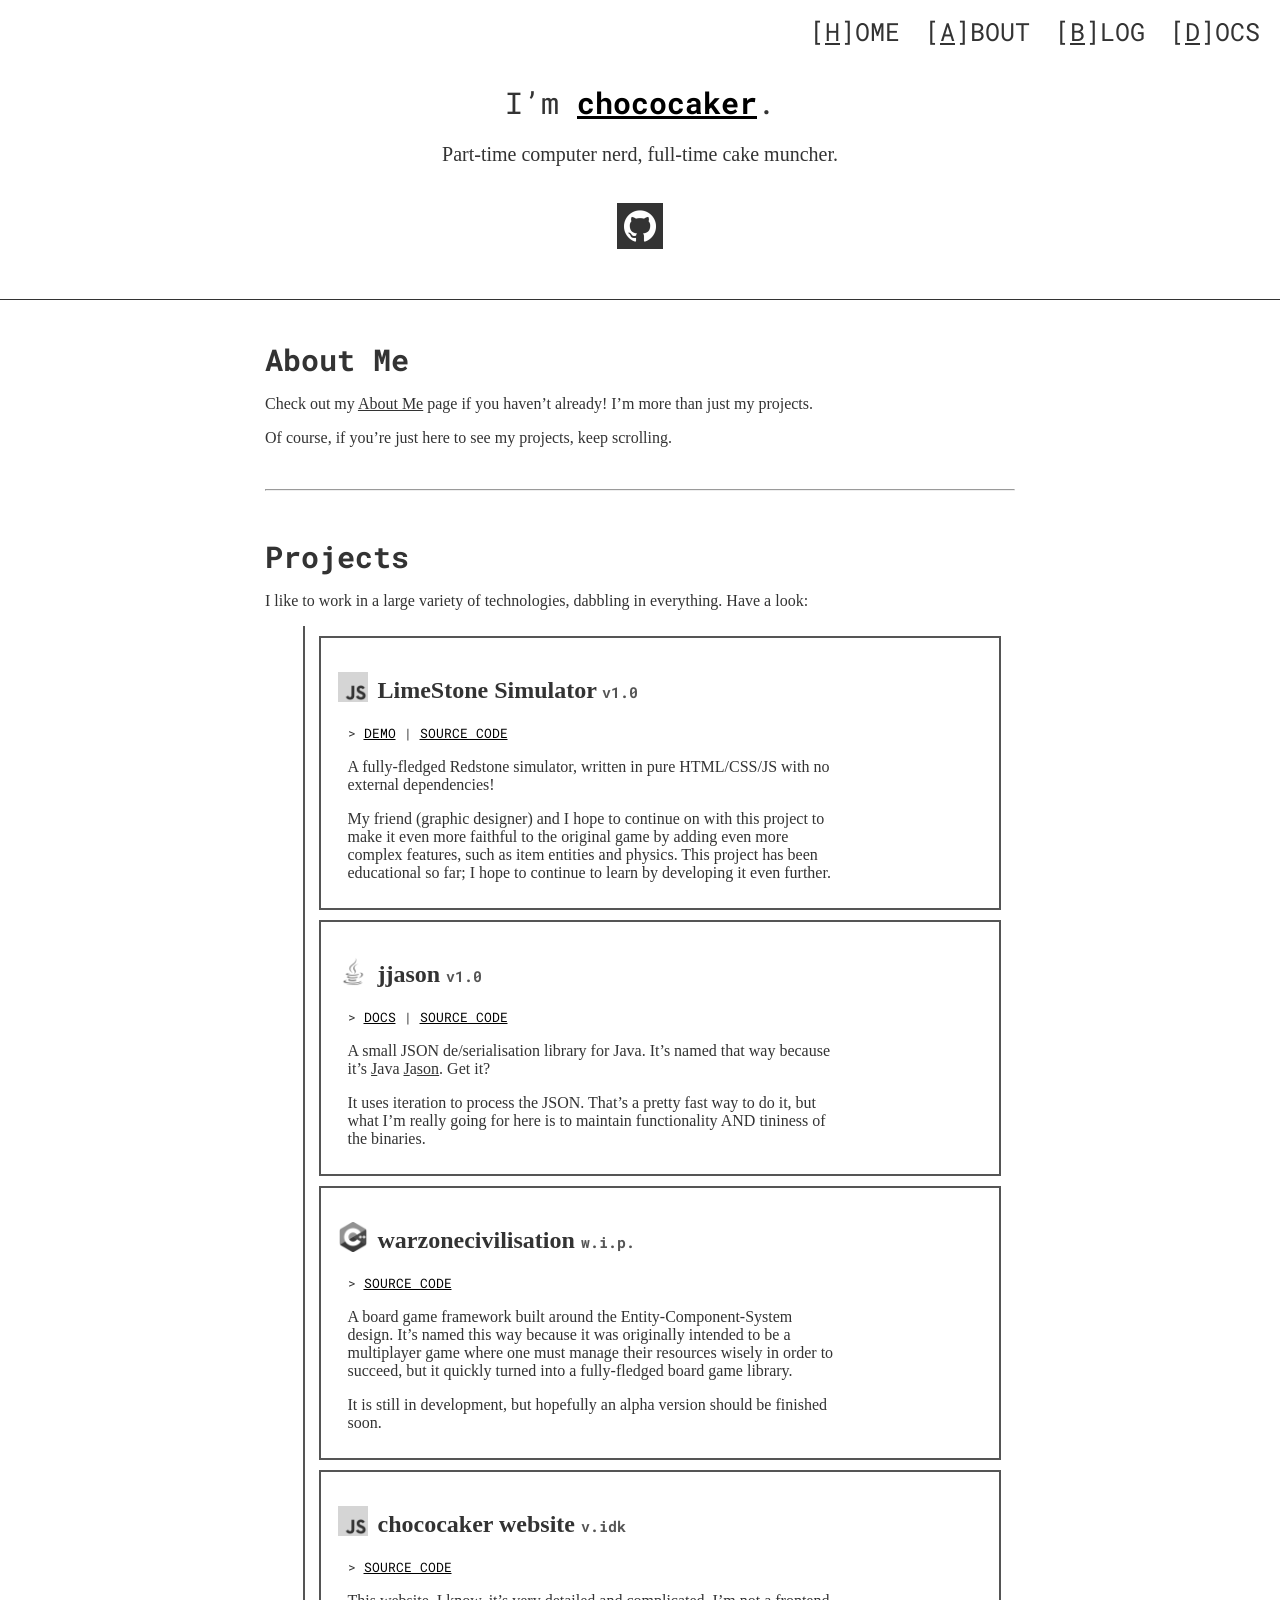
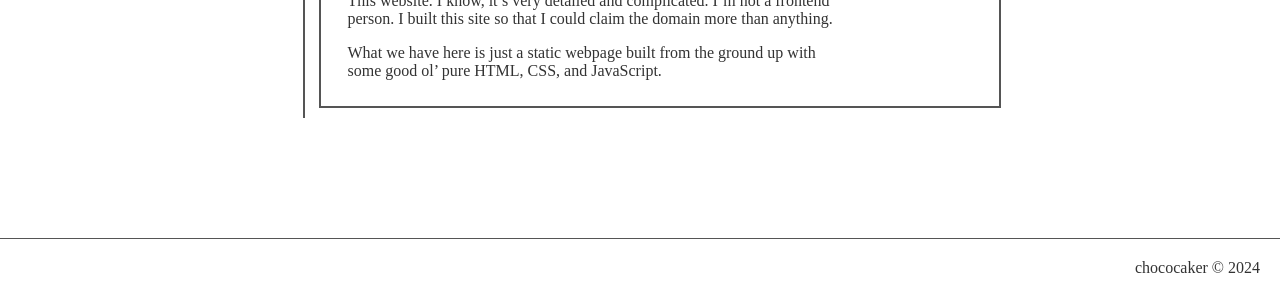
==== index.html @ e2b5ec9f "Remove link" ====
<!DOCTYPE html>
<html>
    <head>
        <title>Home | chococaker</title>
        
        <link rel="preconnect" href="https://fonts.googleapis.com" />
        <link rel="preconnect" href="https://fonts.gstatic.com" crossorigin />
        <link rel="stylesheet" href="https://fonts.googleapis.com/css2?family=Roboto+Mono&display=swap" />        

        <link rel="stylesheet" href="/style/main.css" />
        <link rel="stylesheet" href="/style/nav.css" />

        <link rel="shortcut icon" href="/assets/img/favicon-32x32.png" />
    </head>

    <body>
        <nav>
            <ul>
                <li id="home-link"><a href="/">[<u>H</u>]OME</a></li>
                <li id="about-link"><a href="/about">[<u>A</u>]BOUT</a></li>
                <li id="blog-link"><a href="/blog">[<u>B</u>]LOG</a></li>
                <li id="docs-link"><a href="/docs">[<u>D</u>]OCS</a></li>
            </ul>
        </nav>

        <header>
            <h1>I&rsquo;m <span class="very-strong">chococaker</span>.</h1>
            <h2>Part-time computer nerd, full-time cake muncher.</h2>

            <br />

            <ul id="social-bar">
                <li><a href="https://github.com/chococaker" target="_blank"><img src="/assets/img/github-logo-white-128x128.png" alt="GitHub Logo" title="GitHub/chococaker" /></a></li>
            </ul>
        </header>

        <main>
            <h1>About Me</h1>

            <p>Check out my <a href="about">About Me</a> page if you haven&rsquo;t already! I&rsquo;m more than just my projects.</p>
            <p>Of course, if you&rsquo;re just here to see my projects, keep scrolling.</p>

            <br /><hr /><br />

            <h1>Projects</h1>

            <p>I like to work in a large variety of technologies, dabbling in everything. Have a look:</p>
            <div class="section-wrapper">
                <section>
                    <h2><img src="/assets/img/javascript-logo-512x512.png" title="JavaScript" alt="JavaScript Logo" />LimeStone Simulator <span class="version-marker">v1.0</span></h2>
                    <span class="link-bar"><a href="https://chococaker.github.io/LimeStone/" target="_blank">DEMO</a> | <a href="https://github.com/chococaker/LimeStone" target="_blank">SOURCE CODE</a></span>
                    <p>A fully-fledged Redstone simulator, written in pure HTML/CSS/JS with no external dependencies!</p>
                    <p>My friend (graphic designer) and I hope to continue on with this project to make it even more faithful to the original game by adding even more complex features, such as item entities and physics. This project has been educational so far; I hope to continue to learn by developing it even further.</p>
                </section>

                <section>
                    <h2><img src="/assets/img/java-logo-512x512.png" class="java-bruh" title="Java" alt="Java Logo" />jjason <span class="version-marker">v1.0</span></h2>
                    <span class="link-bar"><a href="/docs/jjason" target="_blank">DOCS</a> | <a href="https://github.com/chococaker/JJason" target="_blank">SOURCE CODE</a></span>
                    <p>A small JSON de/serialisation library for Java. It&rsquo;s named that way because it&rsquo;s <u>J</u>ava <u>J</u>a<u>son</u>. Get it?</p>
                    <p>It uses iteration to process the JSON. That&rsquo;s a pretty fast way to do it, but what I&rsquo;m really going for here is to maintain functionality AND tininess of the binaries.</p>
                </section>

                <section>
                    <h2><img src="/assets/img/cpp-logo-512x512.png" title="C++" alt="C++ Logo" />warzonecivilisation <span class="version-marker">w.i.p.</span></h2>
                    <span class="link-bar"><a href="https://github.com/chococaker/warzonecivilisation" target="_blank">SOURCE CODE</a></span>
                    <p>A board game framework built around the Entity-Component-System design. It&rsquo;s named this way because it was originally intended to be a multiplayer game where one must manage their resources wisely in order to succeed, but it quickly turned into a fully-fledged board game library.</p>
                    <p>It is still in development, but hopefully an alpha version should be finished soon.</p>
                </section>

                <section>
                    <h2><img src="/assets/img/javascript-logo-512x512.png" title="JavaScript" alt="JavaScript Logo" />chococaker website <span class="version-marker">v.idk</span></h2>
                    <span class="link-bar"><a href="https://github.com/chococaker/chococaker.github.io" target="_blank">SOURCE CODE</a></span>
                    <p>This website. I know, it&rsquo;s very detailed and complicated. I&rsquo;m not a frontend person. I built this site so that I could claim the domain more than anything.</p>
                    <p>What we have here is just a static webpage built from the ground up with some good ol&rsquo; pure HTML, CSS, and JavaScript.</p>
                </section>
            </div>
        </main>

        <footer>
            chococaker &copy; 2024
        </footer>

        <script src="/script/nav.js" type="text/javascript"></script>
    </body>
</html>
---- style/main.css ----
html, body {
    margin: 0;
    color: #333;
    width: 100%;
    min-height: 100vh;
    display: flex;
    flex-direction: column;
    font-family: serif;
}

header {
    padding-top: 20px;
    padding-bottom: 50px;
    border-bottom: 1px solid #333;
}

header h1 {
    text-align: center;
    font-weight: normal;
    font-family: "Roboto Mono", monospace;
    margin: 0;
}

header h1 .very-strong {
    font-weight: bold;
    text-decoration: underline;
    color: #000;
}

header h2 {
    text-align: center;
    font-weight: normal;
    font-size: 20px;
    max-width: 75%;
    margin-left: auto;
    margin-right: auto;
    line-height: 30px;
}

#social-bar {
    margin: 0 auto 0 auto;
    padding: 0;
    background-color: #333;
    /* border: 3px solid #111; */
    width: fit-content;
    max-width: 50%;
    height: calc(2em + 14px);  /* since fit-content doesn't work correctly, for some reason (I hate CSS) */
}

#social-bar li {
    list-style-type: none;
    display: inline;
    padding: 0;
    margin: 0;
}

#social-bar a {
    padding: 0;
    margin: 0;
}

#social-bar a img {
    margin: 0;
    display: inline;
    width: 2em;
    height: 2em;
    padding: 7px;
}

#social-bar img:hover {
    background-color: #222;
}

main {
    max-width: 750px;
    padding: 20px;
    margin-left: auto;
    margin-right: auto;
    margin-bottom: 100px; /* some space for the footer */
}

main p {
    font-size: 16px;
}

h1 {
    font-family: "Roboto Mono", monospace;
    font-size: 30px;
    margin-bottom: 0;
}

.section-wrapper {
    margin-top: 10px;
    margin-left: 5%;
    padding: 10px;
    border-left: 2px solid #555;
}

.section-wrapper section {
    margin-left: 4px;
    margin-right: 4px;
    margin-top: 10px;
    padding: 10px;
    padding-left: 17px;
    border: 2px solid #555;
}

.section-wrapper section:first-child {
    margin-top: 0;
}

.section-wrapper section h2 img {
    width: 30px;
    transform: translateY(4px);
    padding-right: 10px;
}

main a {
    color: inherit;
    text-decoration: underline;
}

main a:hover {
    color: #000;
}

.link-bar::before {
    padding-left: 10px;
    content: "> ";
}

.link-bar {
    font-family: "Roboto Mono", monospace;
    font-size: 13px;
}

.link-bar a {
    color: #000;
}

.section-wrapper section p {
    max-width: 75%;
    margin-left: 10px;
}

.version-marker {
    font-family: "Roboto Mono", monospace;
    font-size: 15px;
    color: #555;
}

footer {
    margin-top: auto;
    border-top: 1px solid #555;
    padding: 20px;
    text-align: right;
}

.collapsed-section-wrapper ul {
    display: flex;
    width: 100%;
    flex-wrap: wrap;
    justify-content: center;
    align-items: stretch;
    padding: 0;
}

.collapsed-section-wrapper ul li {
    padding: 15px;
    margin: 5px;
    border: 2px solid #555;
    list-style-type: none;
    display: inline-block;
    width: 40%;
    min-width: 300px;
    max-width: 1000px;
    box-sizing: border-box;
}

q {
    font-style: italic;
}

a {
    color: inherit;
}

.code {
    font-family: 'Courier New', Courier, monospace;
    font-weight: bolder;
}
---- style/nav.css ----
nav {
    font-size: 25px;
    font-family: "Roboto Mono", monospace;
}

nav ul {
    list-style-type: none;
    text-align: initial;
    margin: 0;
    padding: 15px;
    text-align: right;
}

nav ul li {
    padding: 5px;
    display: inline;
}

nav ul li a {
    text-decoration: none;
    color: inherit;
}

nav ul li a:hover, nav ul .key-selected {
    text-decoration: underline;
    color: #000;
}

@media only screen and (max-width: 600px) {
    nav ul {
        text-align: center;
    }
}
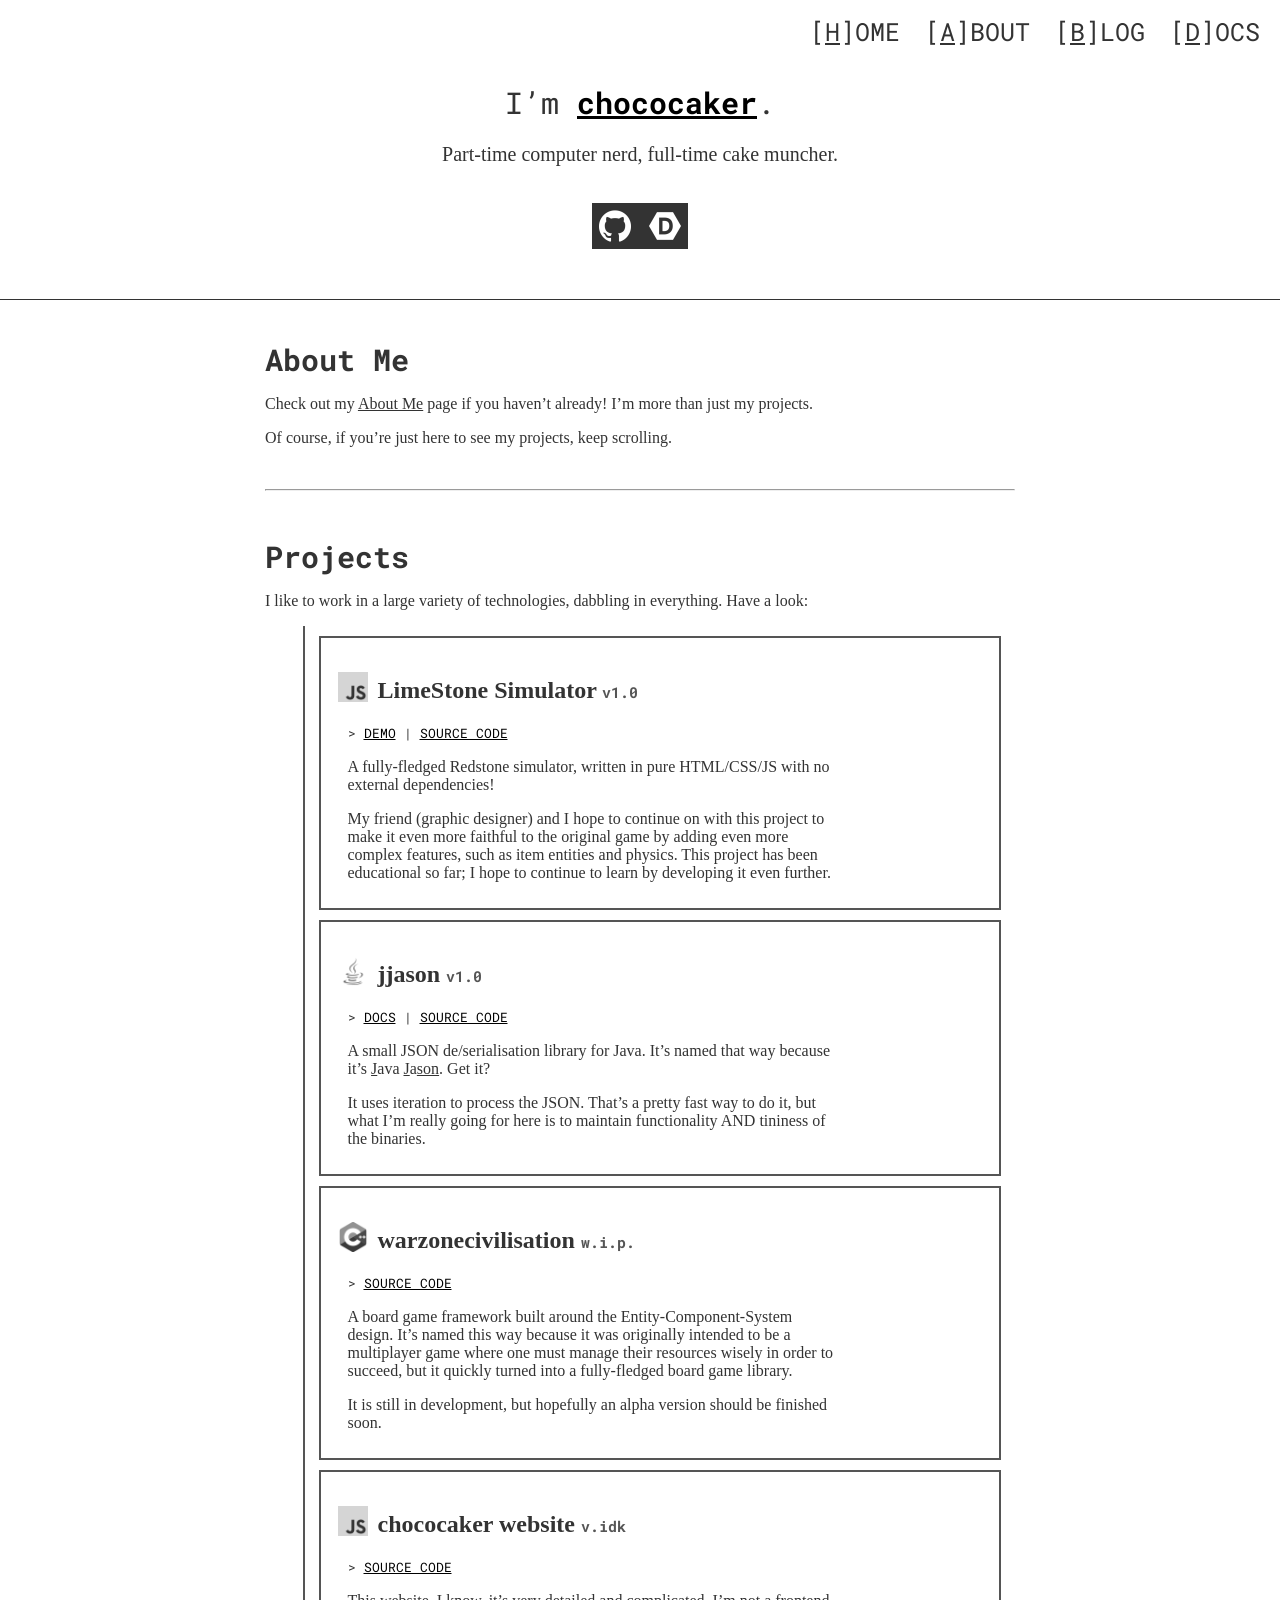
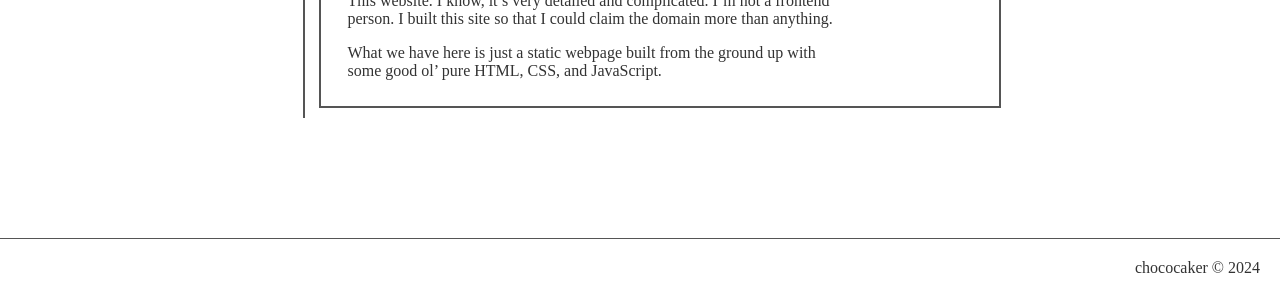
==== commit 4bd80893: "Add Devpost to social bar" ====
--- a/index.html
+++ b/index.html
@@ -31,6 +31,7 @@
 
             <ul id="social-bar">
                 <li><a href="https://github.com/chococaker" target="_blank"><img src="/assets/img/github-logo-white-128x128.png" alt="GitHub Logo" title="GitHub/chococaker" /></a></li>
+                <li><a href="https://devpost.com/chococaker" target="_blank"><img src="/assets/img/devpost-logo-white-128x128.png" alt="Devpost Logo" title="Devpost/chococaker" /></a></li>
             </ul>
         </header>
 
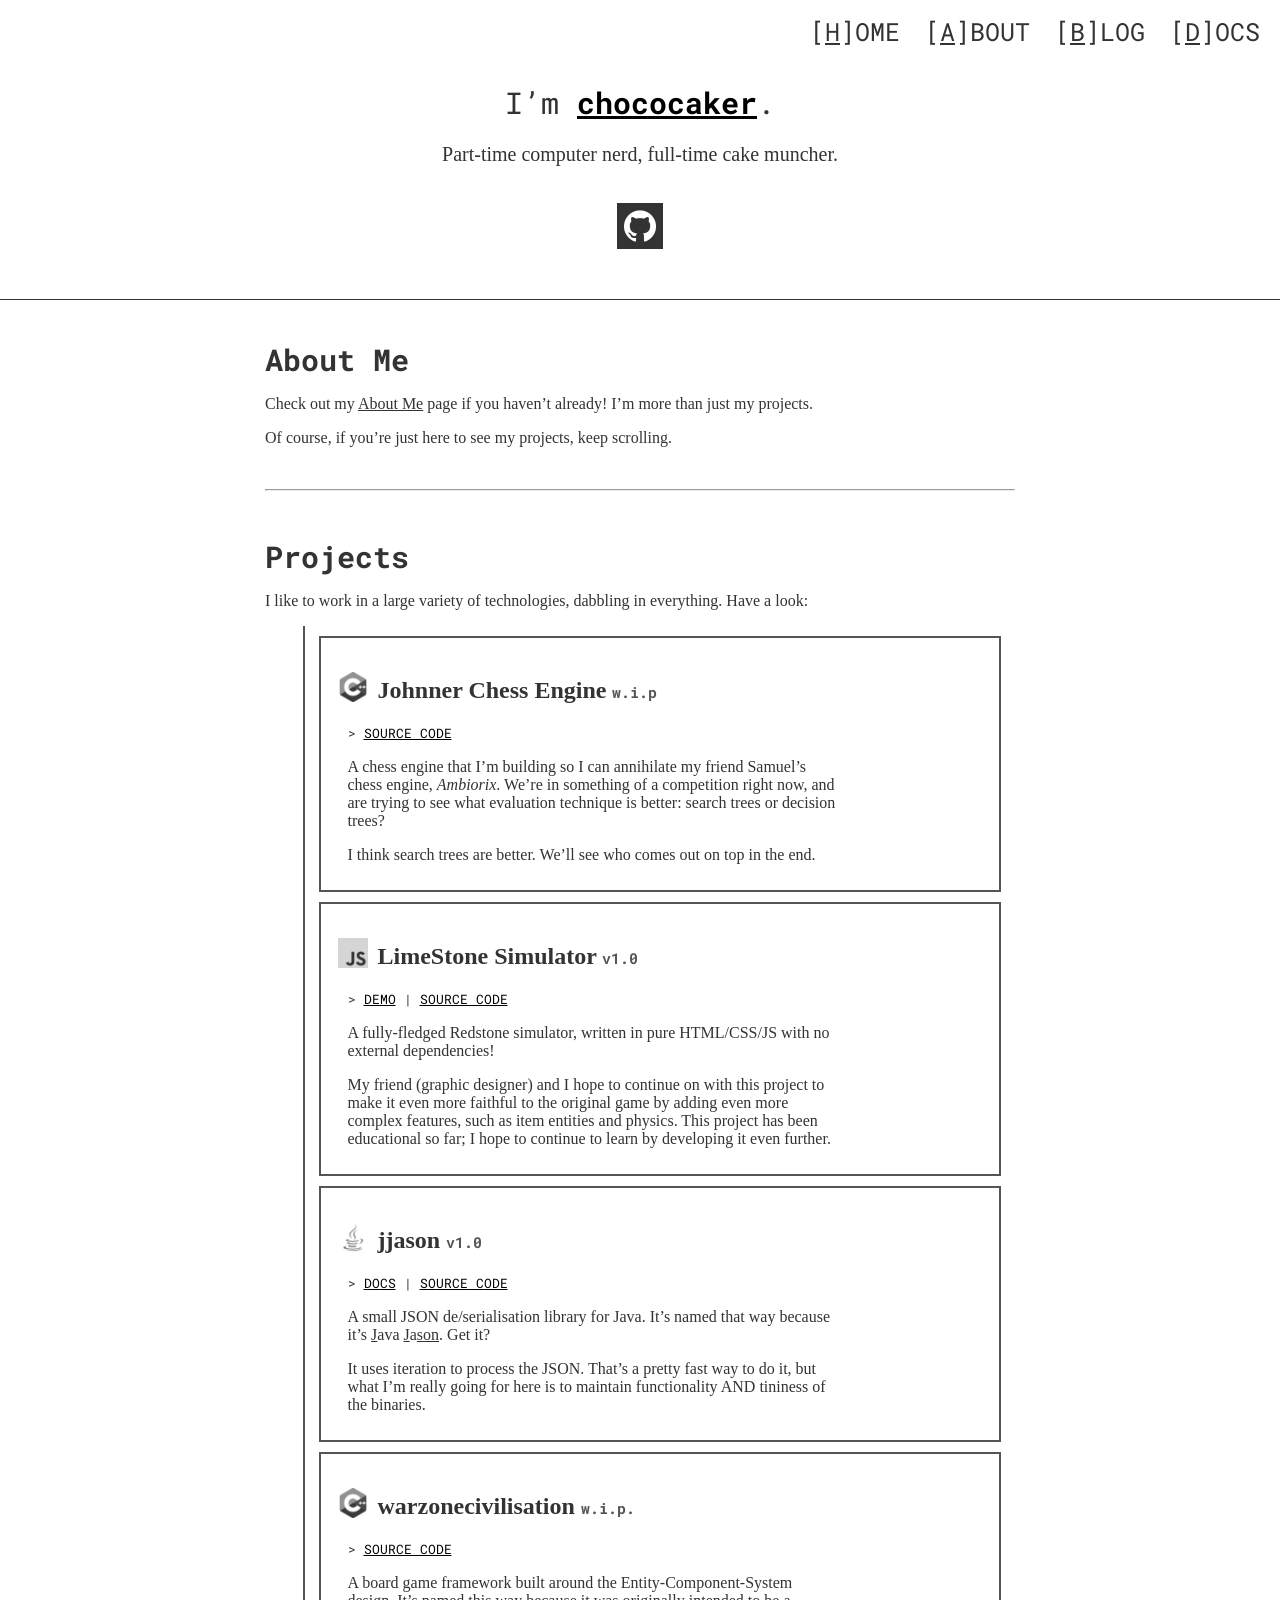
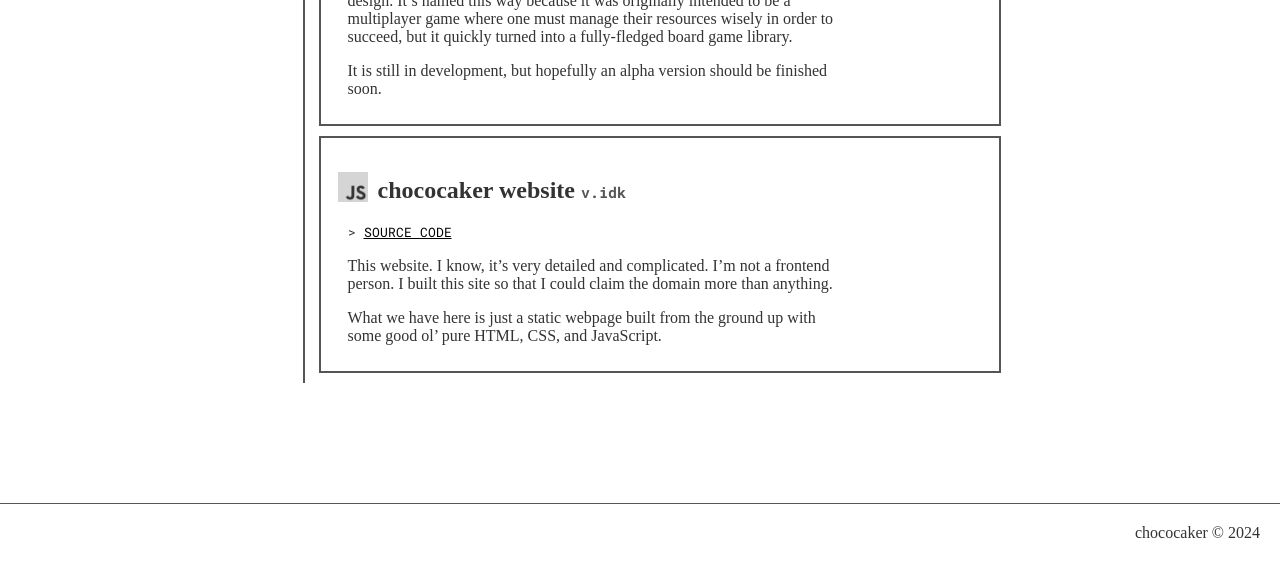
==== commit 53af905a: "Add Johnner Chess Engine description" ====
--- a/index.html
+++ b/index.html
@@ -31,7 +31,6 @@
 
             <ul id="social-bar">
                 <li><a href="https://github.com/chococaker" target="_blank"><img src="/assets/img/github-logo-white-128x128.png" alt="GitHub Logo" title="GitHub/chococaker" /></a></li>
-                <li><a href="https://devpost.com/chococaker" target="_blank"><img src="/assets/img/devpost-logo-white-128x128.png" alt="Devpost Logo" title="Devpost/chococaker" /></a></li>
             </ul>
         </header>
 
@@ -47,6 +46,13 @@
 
             <p>I like to work in a large variety of technologies, dabbling in everything. Have a look:</p>
             <div class="section-wrapper">
+                <section>
+                    <h2><img src="/assets/img/cpp-logo-512x512.png" title="C++" alt="C++ Logo" />Johnner Chess Engine <span class="version-marker">w.i.p</span></h2>
+                    <span class="link-bar"><a href="https://github.com/chococaker/Johnner" target="_blank">SOURCE CODE</a></span>
+                    <p>A chess engine that I&rsquo;m building so I can annihilate my friend Samuel&rsquo;s chess engine, <i>Ambiorix</i>. We&rsquo;re in something of a competition right now, and are trying to see what evaluation technique is better: search trees or decision trees?</p>
+                    <p>I think search trees are better. We&rsquo;ll see who comes out on top in the end.</p>
+                </section>
+
                 <section>
                     <h2><img src="/assets/img/javascript-logo-512x512.png" title="JavaScript" alt="JavaScript Logo" />LimeStone Simulator <span class="version-marker">v1.0</span></h2>
                     <span class="link-bar"><a href="https://chococaker.github.io/LimeStone/" target="_blank">DEMO</a> | <a href="https://github.com/chococaker/LimeStone" target="_blank">SOURCE CODE</a></span>
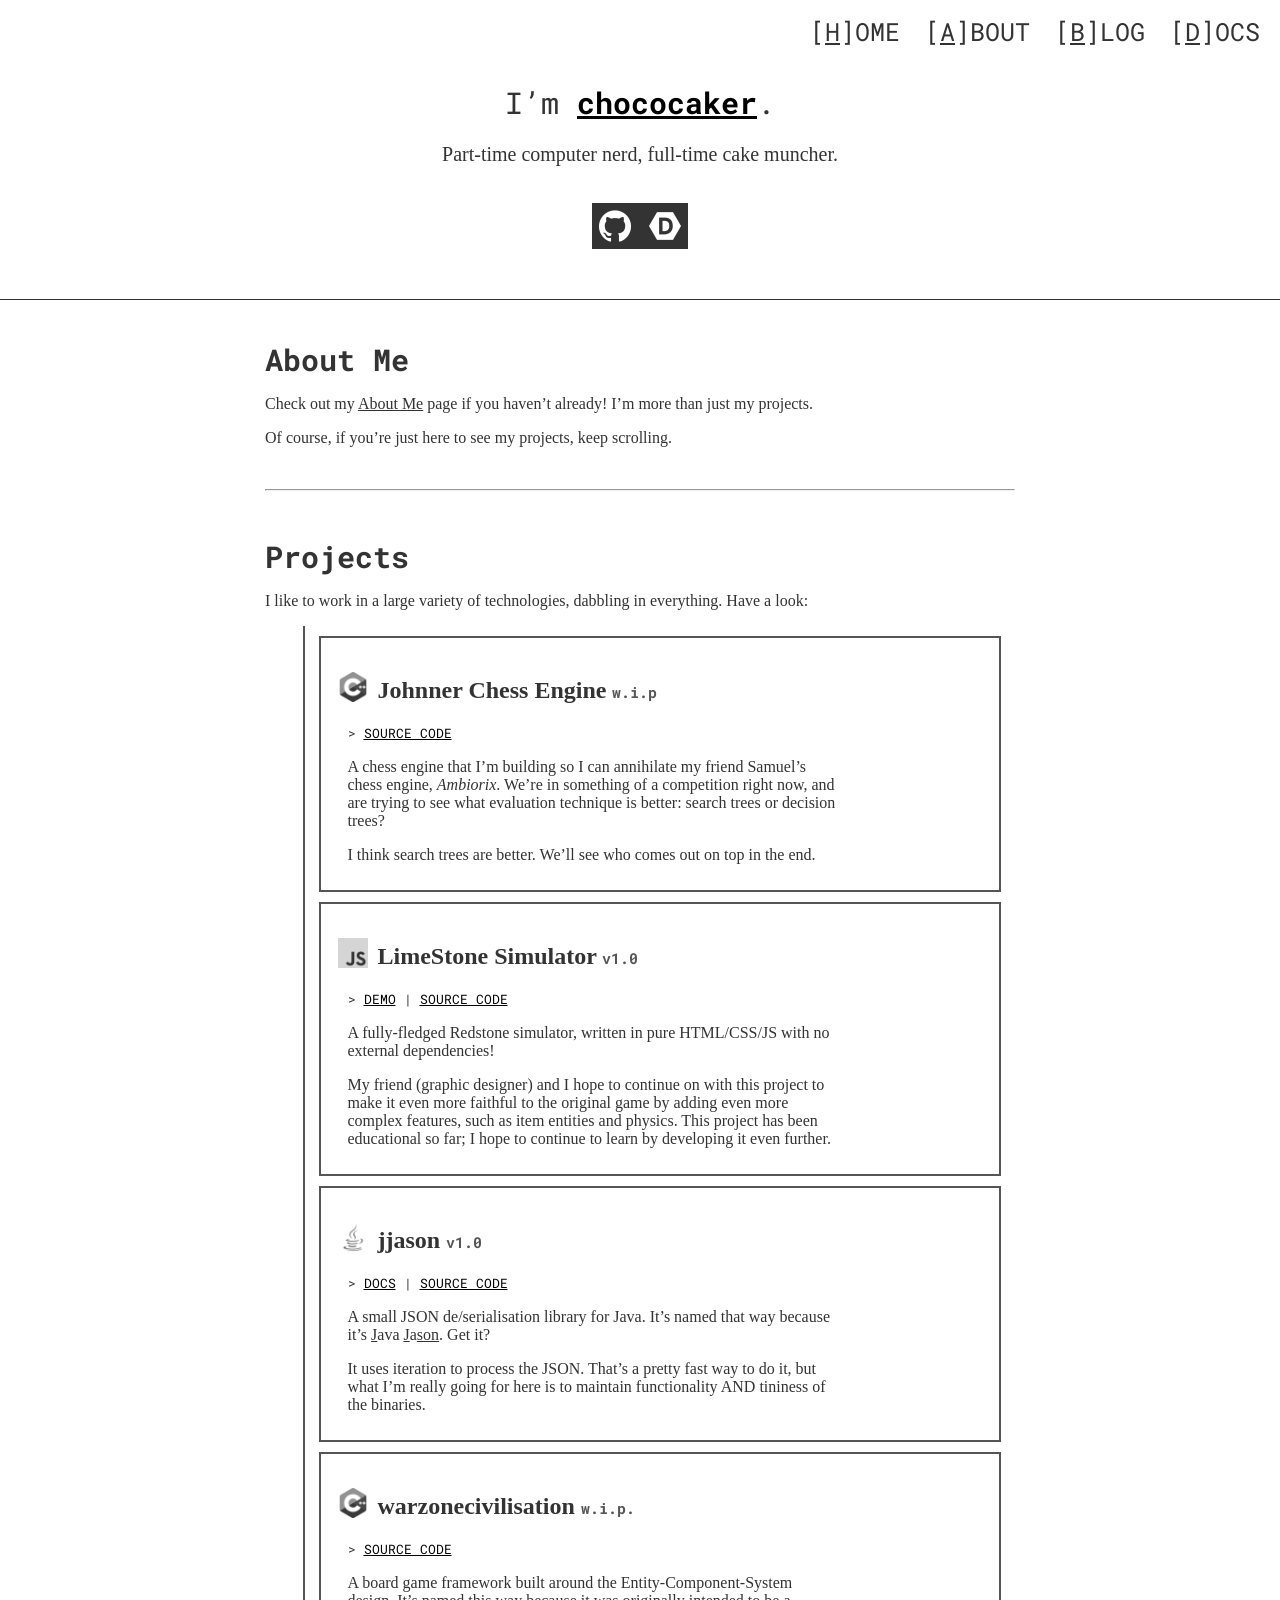
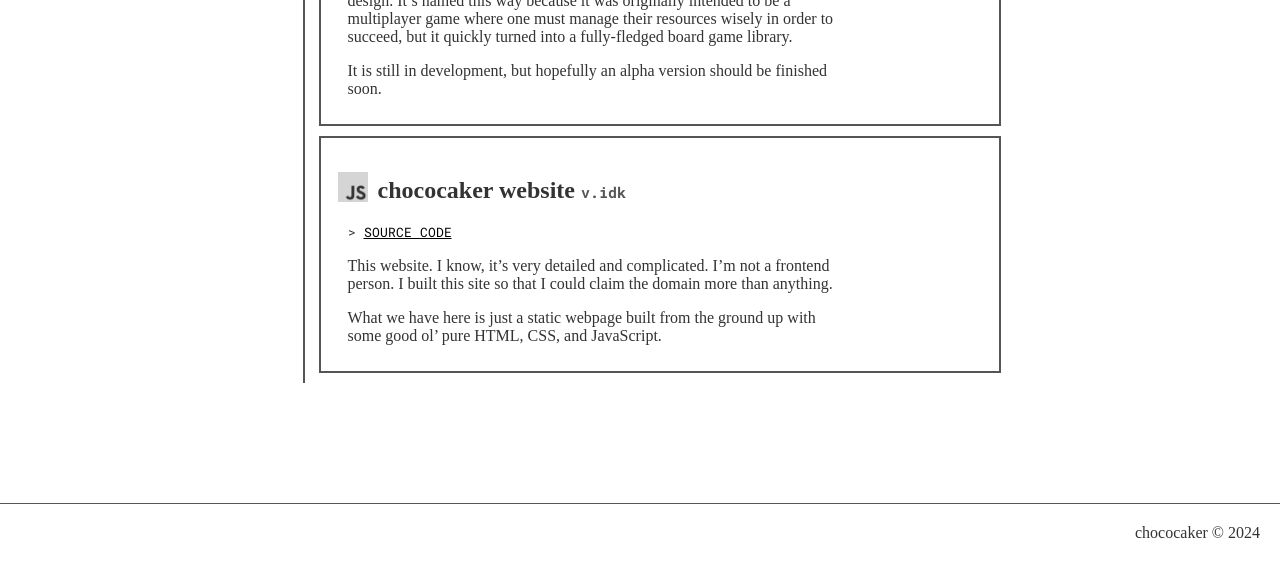
==== commit 594057cf: "Merge branch 'main' of https://github.com/chococaker/chococaker.github.io" ====
--- a/index.html
+++ b/index.html
@@ -31,6 +31,7 @@
 
             <ul id="social-bar">
                 <li><a href="https://github.com/chococaker" target="_blank"><img src="/assets/img/github-logo-white-128x128.png" alt="GitHub Logo" title="GitHub/chococaker" /></a></li>
+                <li><a href="https://devpost.com/chococaker" target="_blank"><img src="/assets/img/devpost-logo-white-128x128.png" alt="Devpost Logo" title="Devpost/chococaker" /></a></li>
             </ul>
         </header>
 
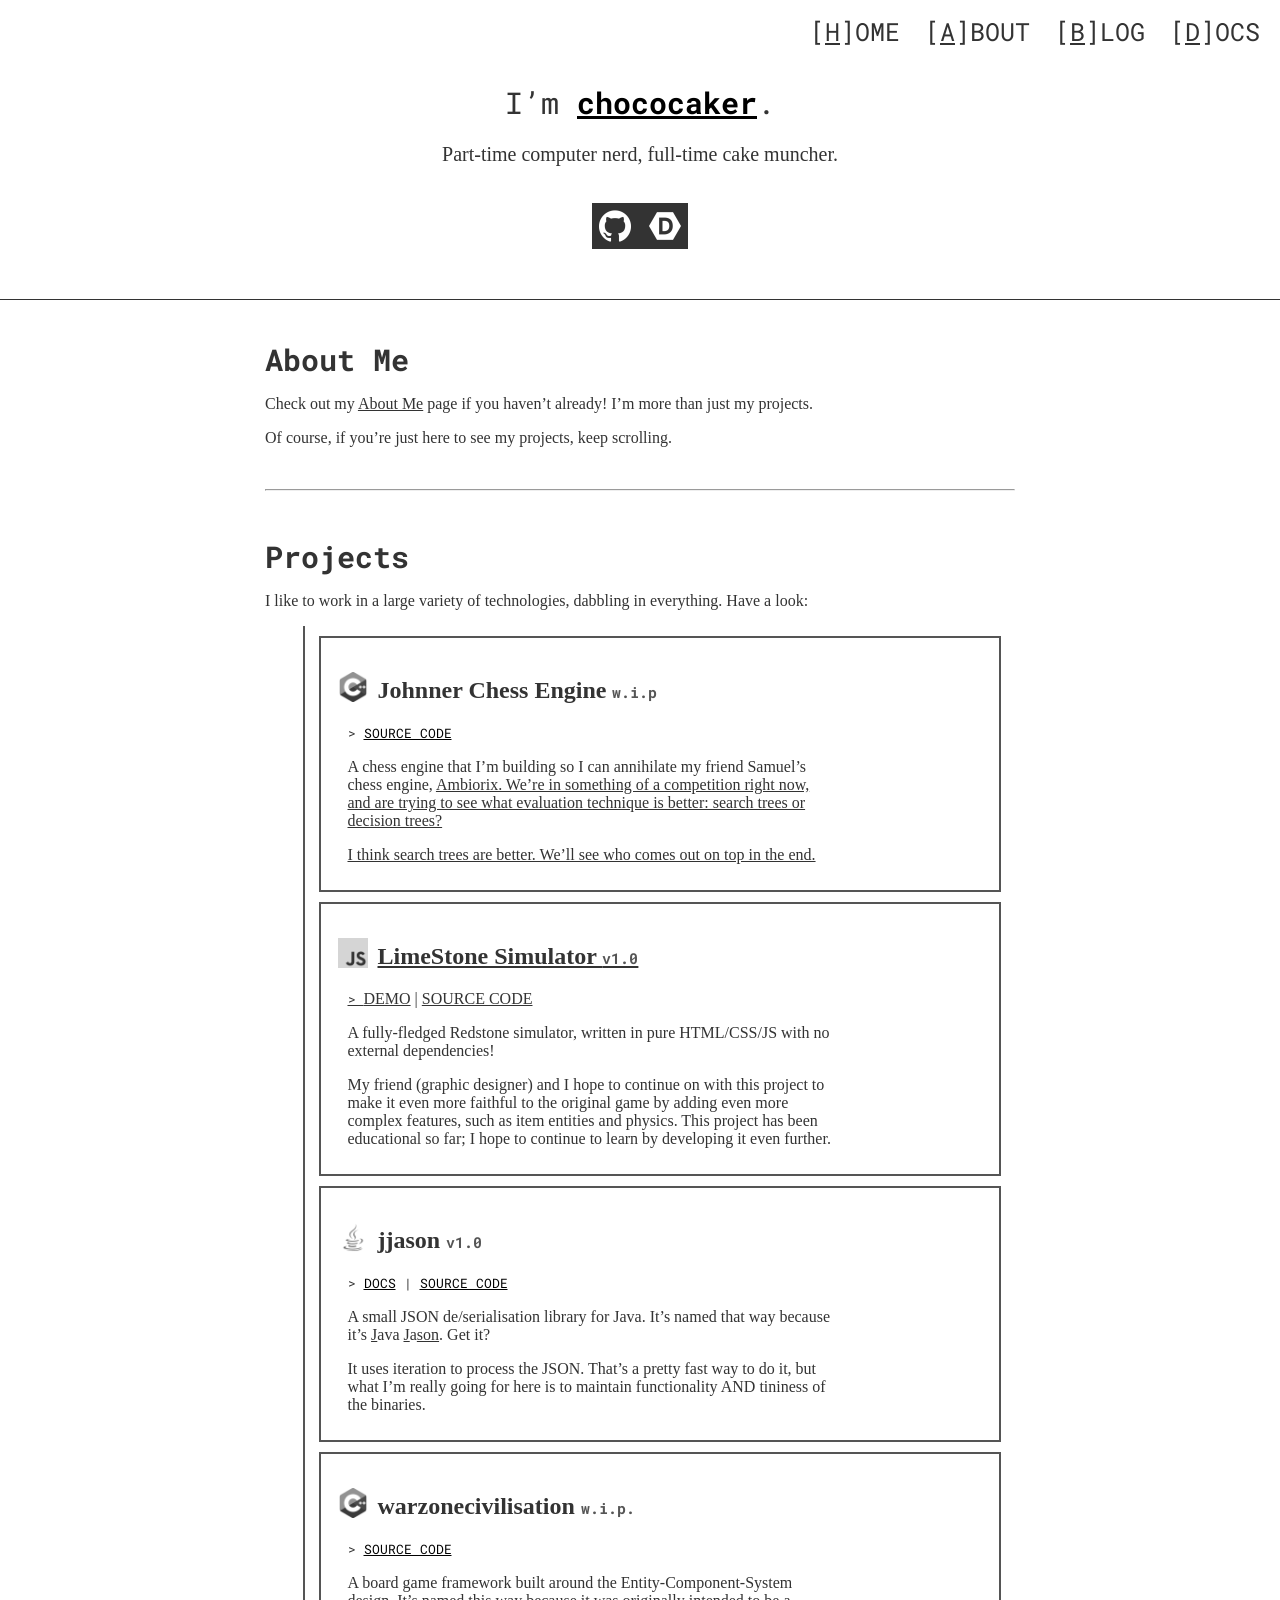
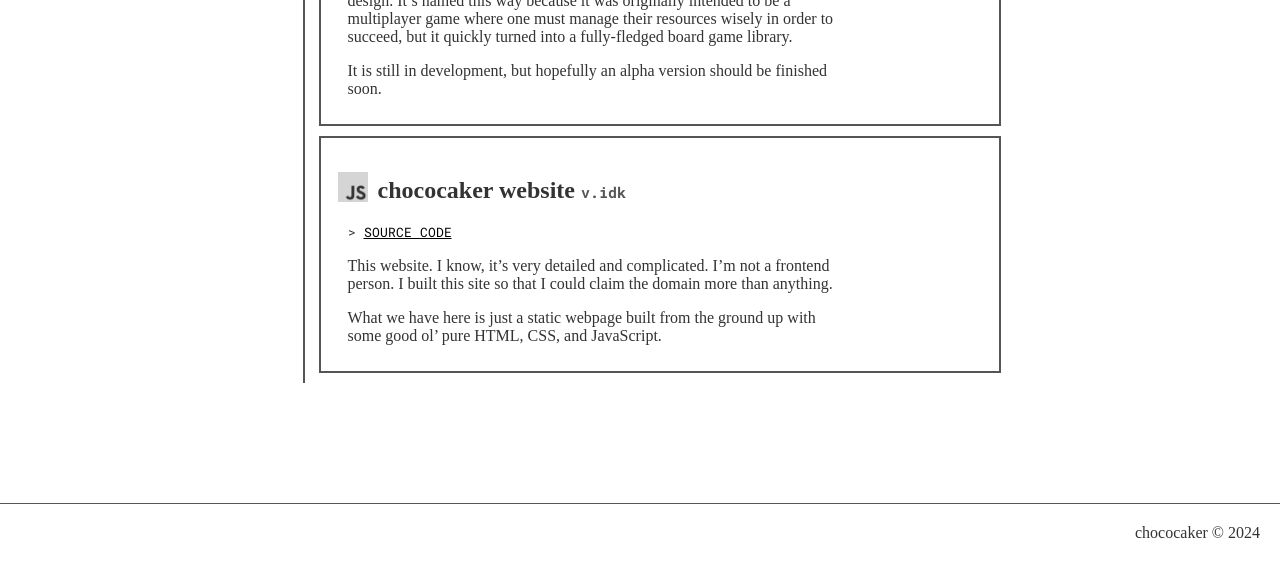
==== commit 25eb5d41: "Link Ambiorix" ====
--- a/index.html
+++ b/index.html
@@ -50,7 +50,7 @@
                 <section>
                     <h2><img src="/assets/img/cpp-logo-512x512.png" title="C++" alt="C++ Logo" />Johnner Chess Engine <span class="version-marker">w.i.p</span></h2>
                     <span class="link-bar"><a href="https://github.com/chococaker/Johnner" target="_blank">SOURCE CODE</a></span>
-                    <p>A chess engine that I&rsquo;m building so I can annihilate my friend Samuel&rsquo;s chess engine, <i>Ambiorix</i>. We&rsquo;re in something of a competition right now, and are trying to see what evaluation technique is better: search trees or decision trees?</p>
+                    <p>A chess engine that I&rsquo;m building so I can annihilate my friend Samuel&rsquo;s chess engine, <a href="https://github.com/ultraeon/AmbiorixChess">Ambiorix</i>. We&rsquo;re in something of a competition right now, and are trying to see what evaluation technique is better: search trees or decision trees?</p>
                     <p>I think search trees are better. We&rsquo;ll see who comes out on top in the end.</p>
                 </section>
 
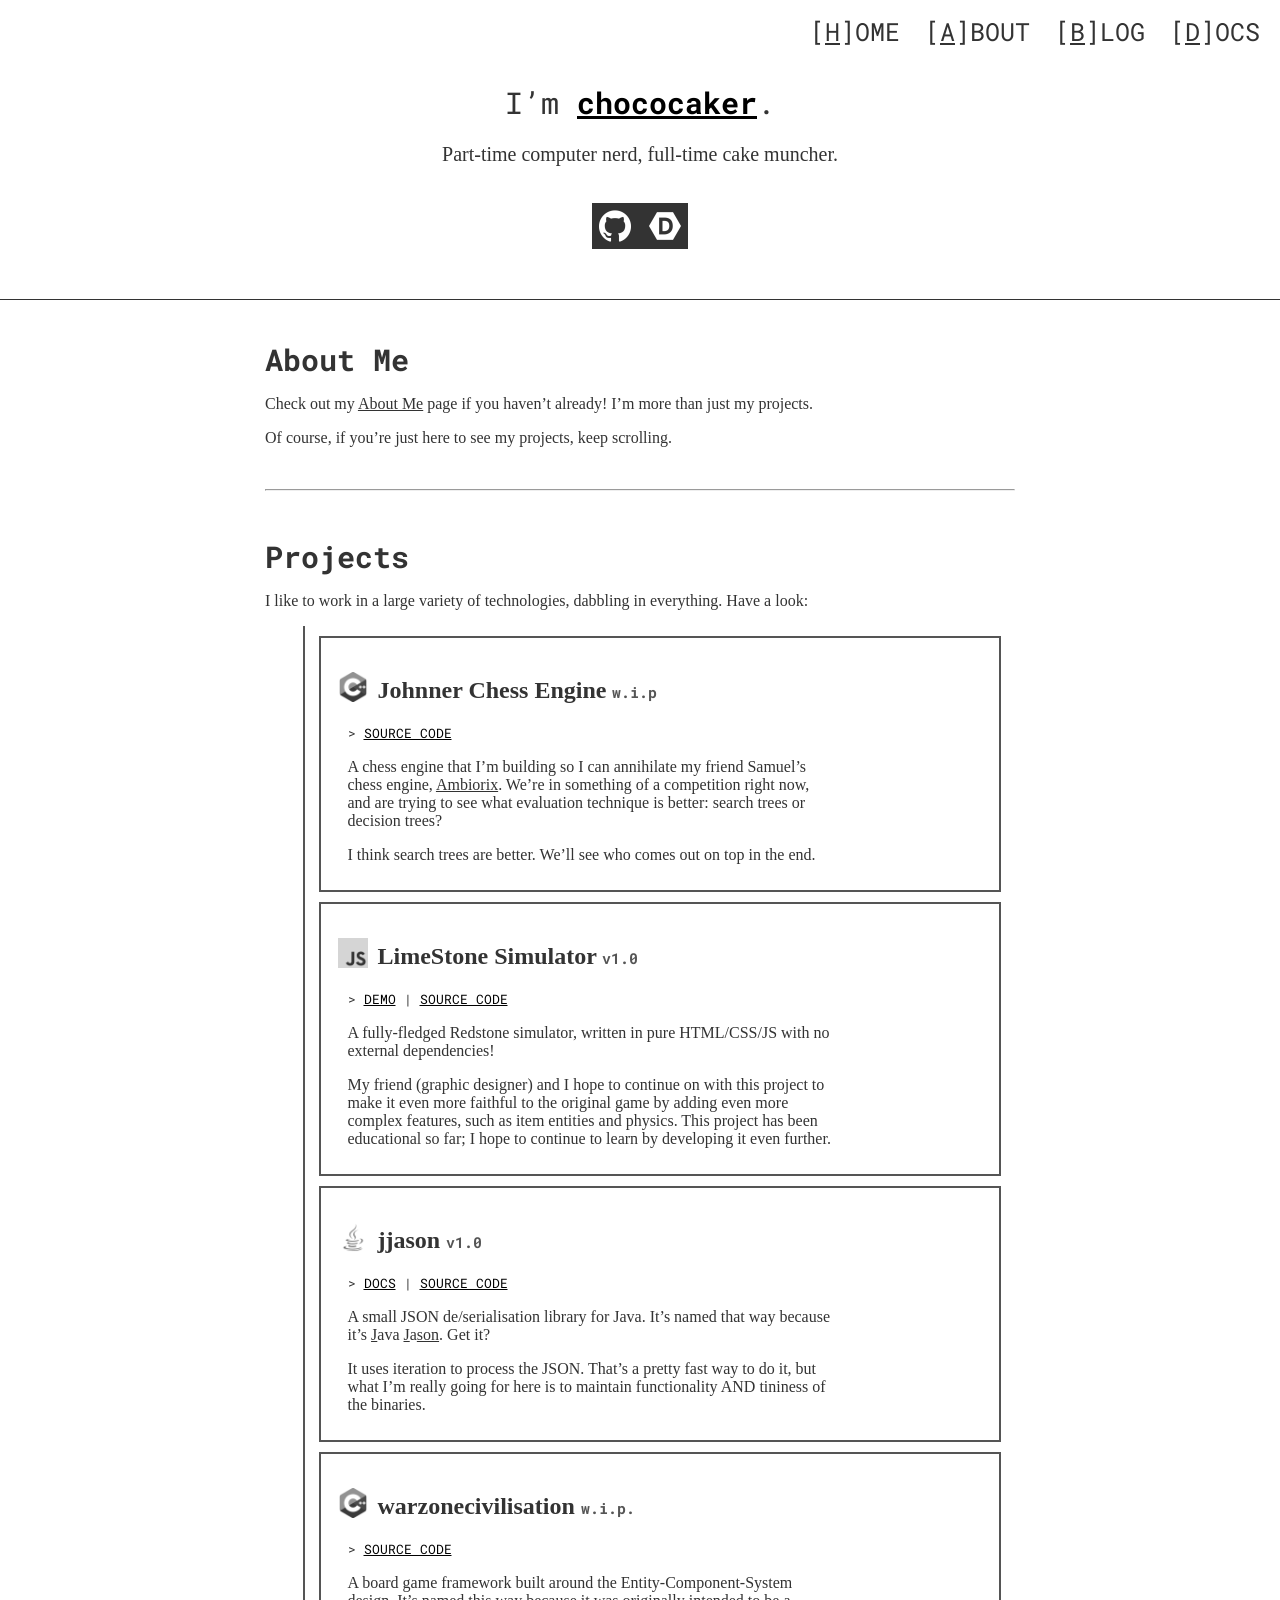
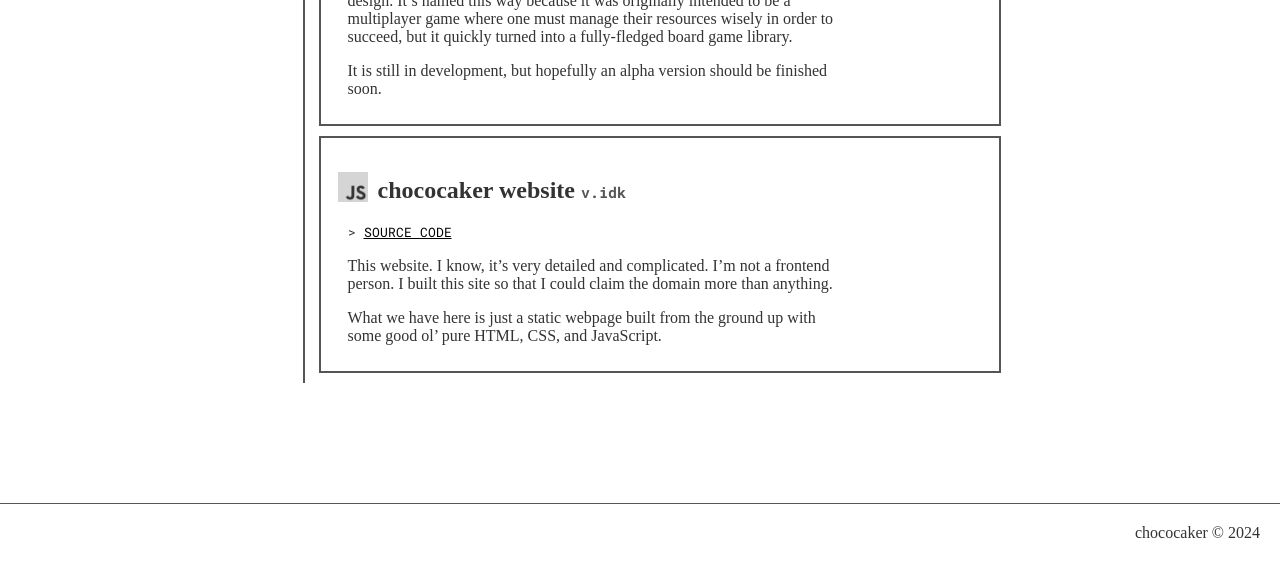
==== commit a0e7e57e: "Correct Ambiorix link" ====
--- a/index.html
+++ b/index.html
@@ -50,7 +50,7 @@
                 <section>
                     <h2><img src="/assets/img/cpp-logo-512x512.png" title="C++" alt="C++ Logo" />Johnner Chess Engine <span class="version-marker">w.i.p</span></h2>
                     <span class="link-bar"><a href="https://github.com/chococaker/Johnner" target="_blank">SOURCE CODE</a></span>
-                    <p>A chess engine that I&rsquo;m building so I can annihilate my friend Samuel&rsquo;s chess engine, <a href="https://github.com/ultraeon/AmbiorixChess">Ambiorix</i>. We&rsquo;re in something of a competition right now, and are trying to see what evaluation technique is better: search trees or decision trees?</p>
+                    <p>A chess engine that I&rsquo;m building so I can annihilate my friend Samuel&rsquo;s chess engine, <a href="https://github.com/ultraeon/AmbiorixChess">Ambiorix</a>. We&rsquo;re in something of a competition right now, and are trying to see what evaluation technique is better: search trees or decision trees?</p>
                     <p>I think search trees are better. We&rsquo;ll see who comes out on top in the end.</p>
                 </section>
 
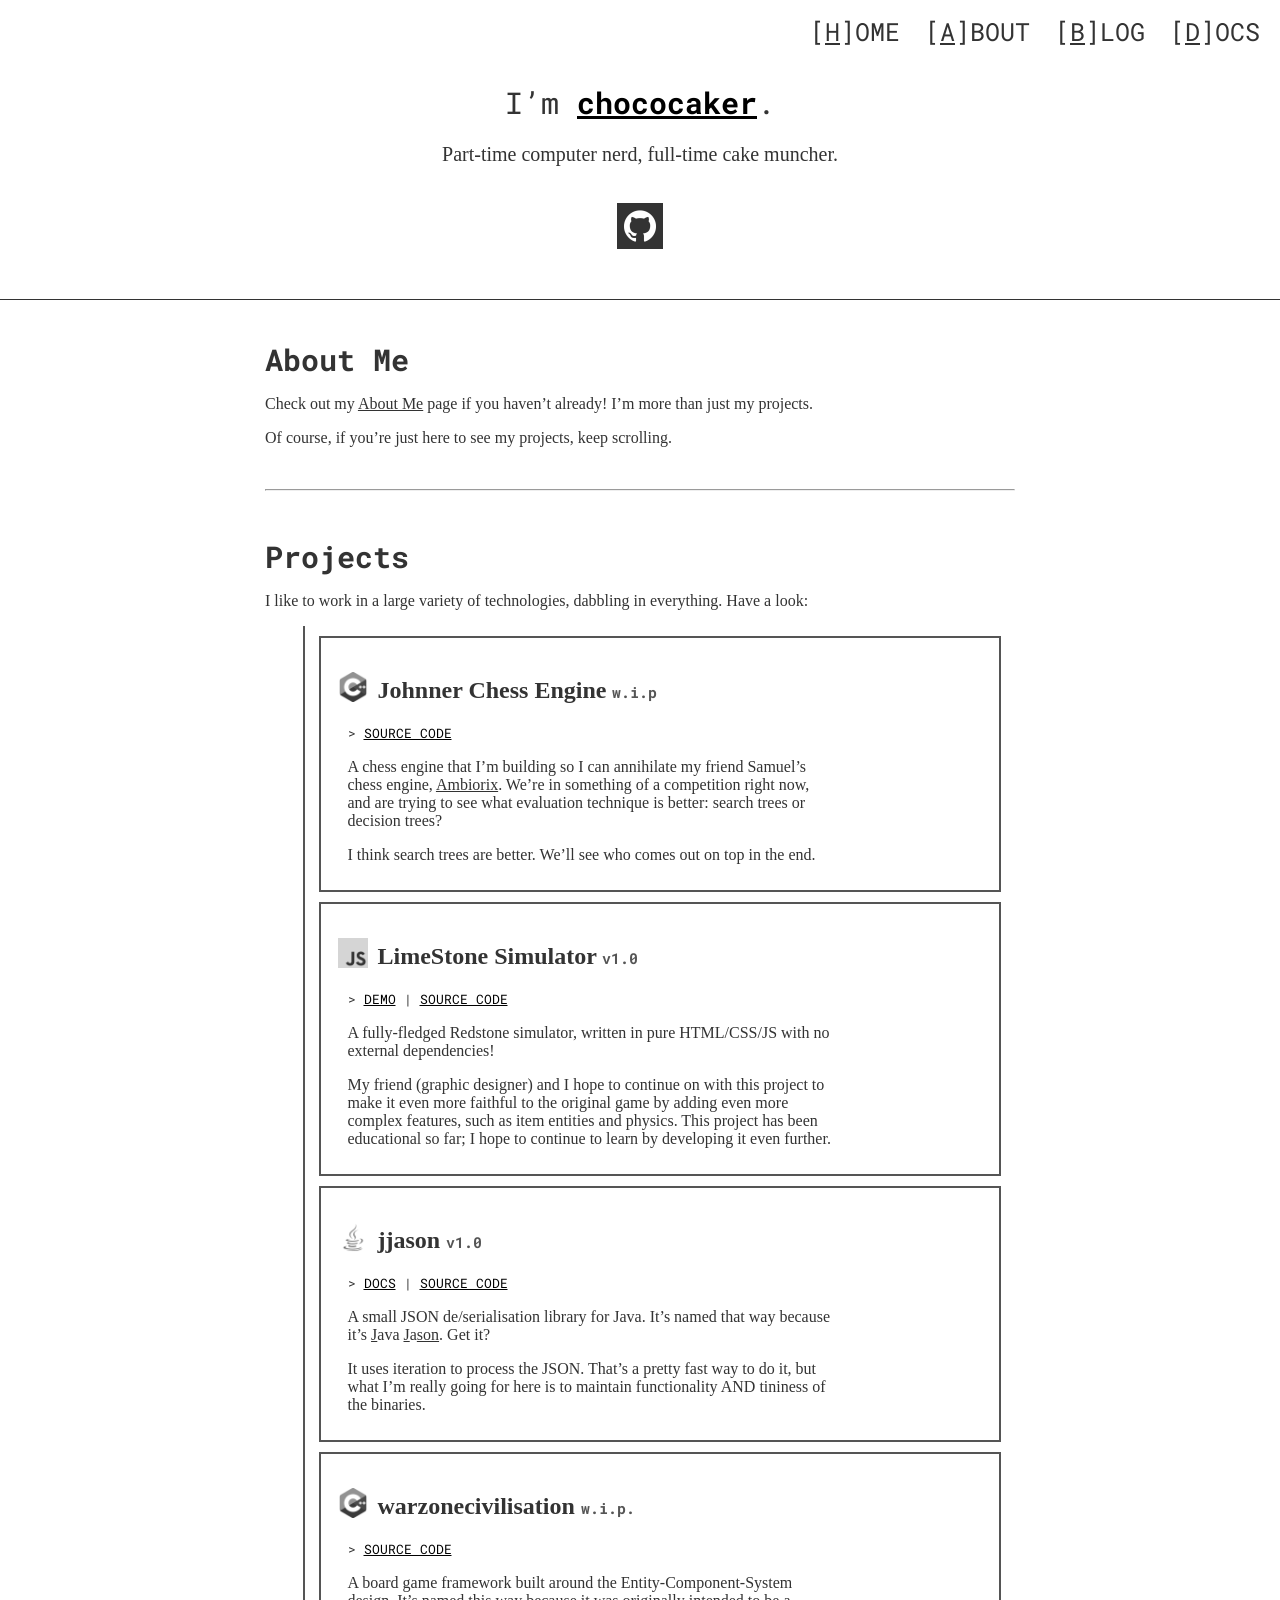
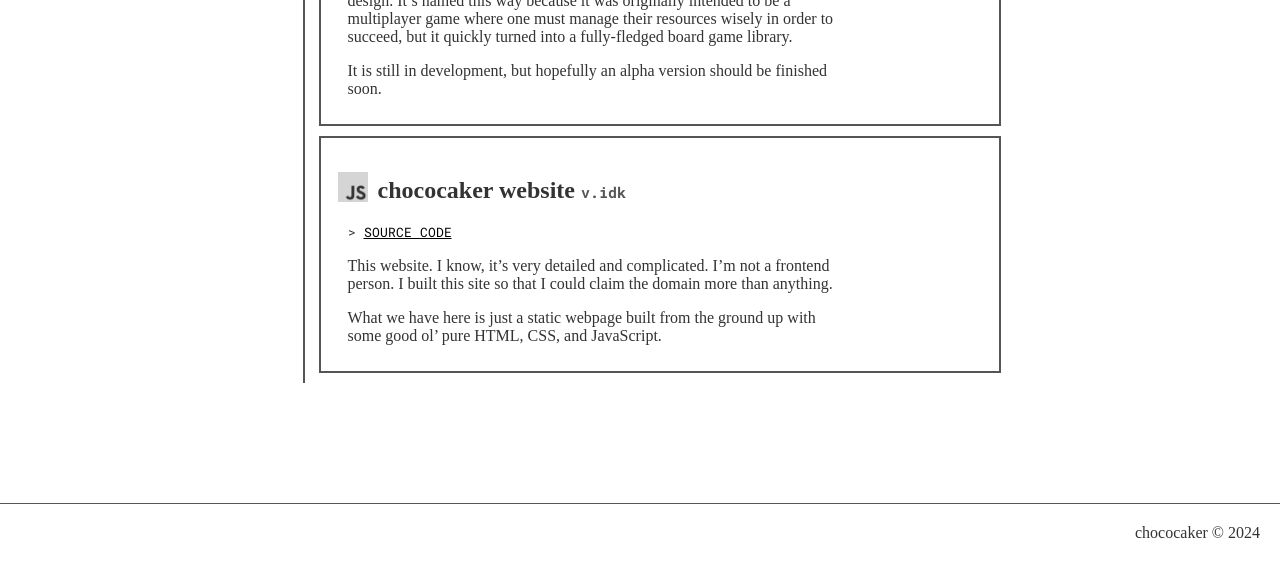
==== commit 62684288: "Minor tweaks and changes" ====
--- a/index.html
+++ b/index.html
@@ -31,7 +31,6 @@
 
             <ul id="social-bar">
                 <li><a href="https://github.com/chococaker" target="_blank"><img src="/assets/img/github-logo-white-128x128.png" alt="GitHub Logo" title="GitHub/chococaker" /></a></li>
-                <li><a href="https://devpost.com/chococaker" target="_blank"><img src="/assets/img/devpost-logo-white-128x128.png" alt="Devpost Logo" title="Devpost/chococaker" /></a></li>
             </ul>
         </header>
 
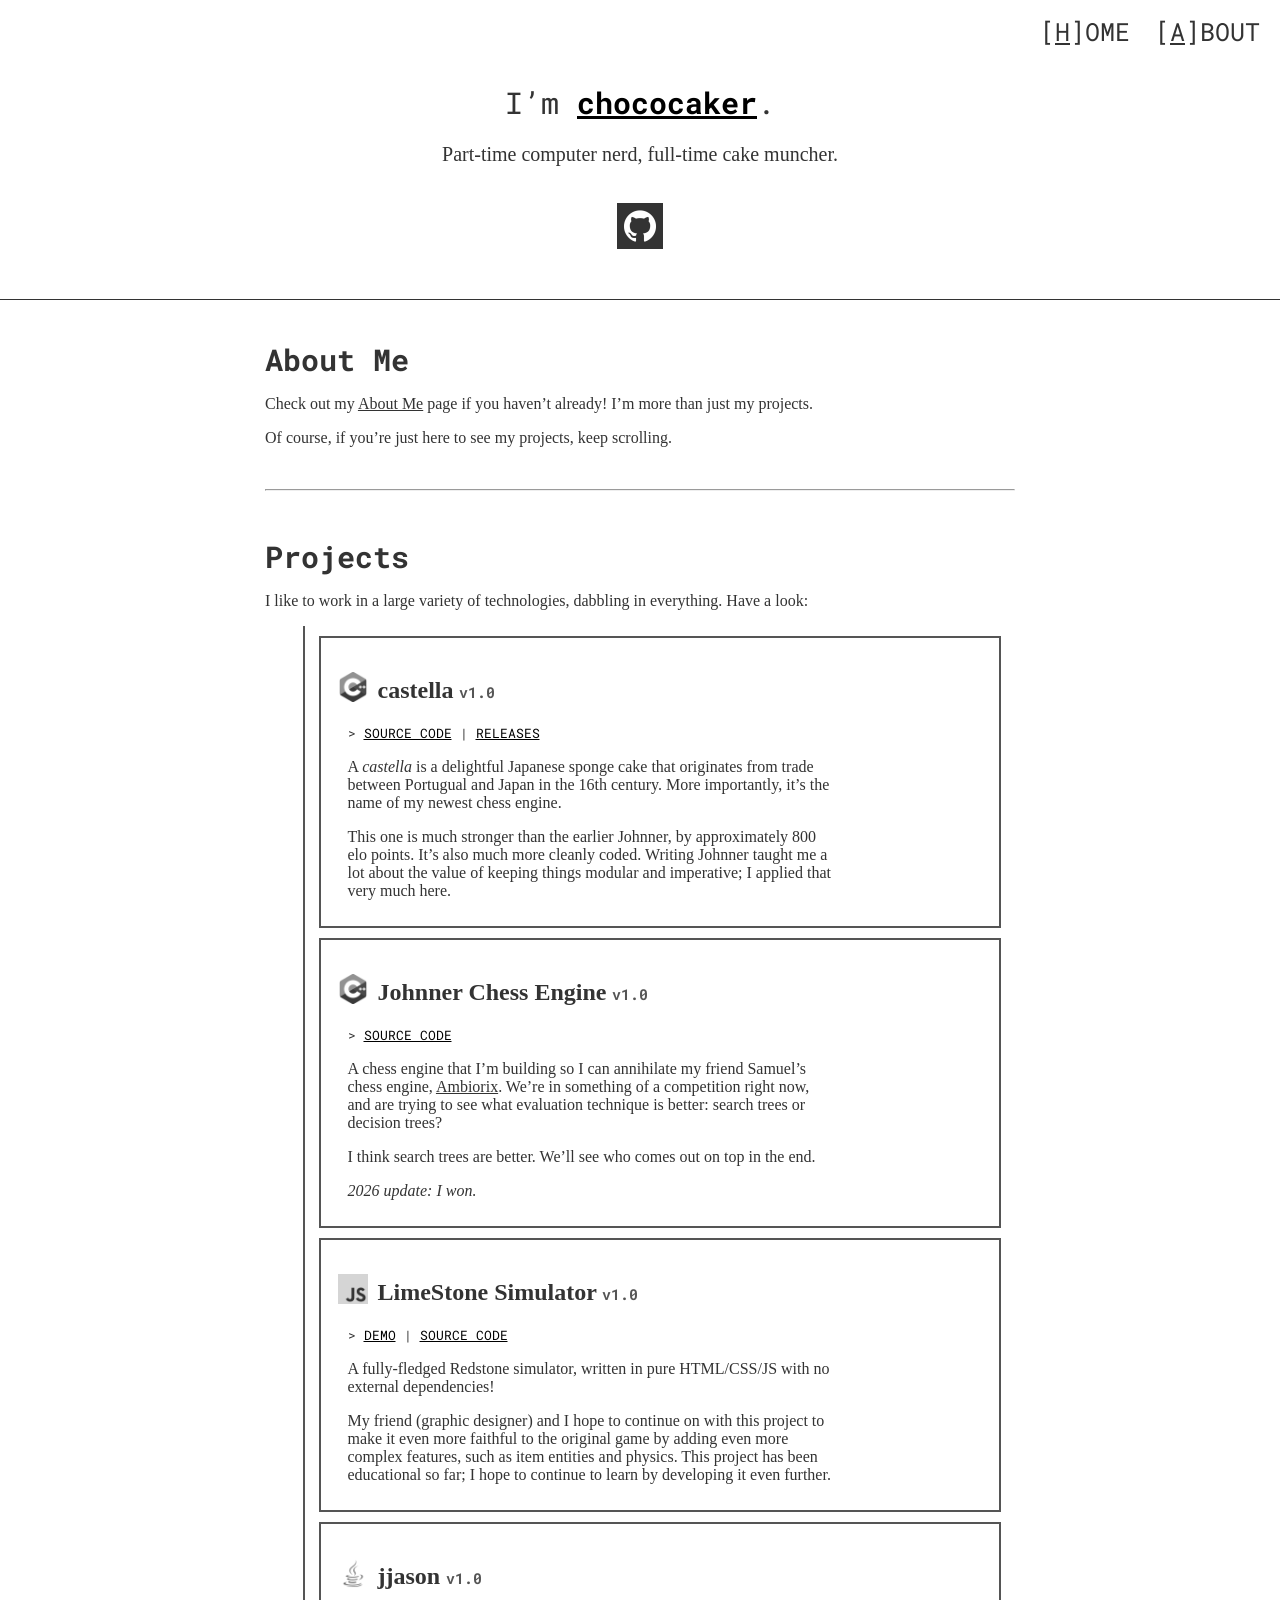
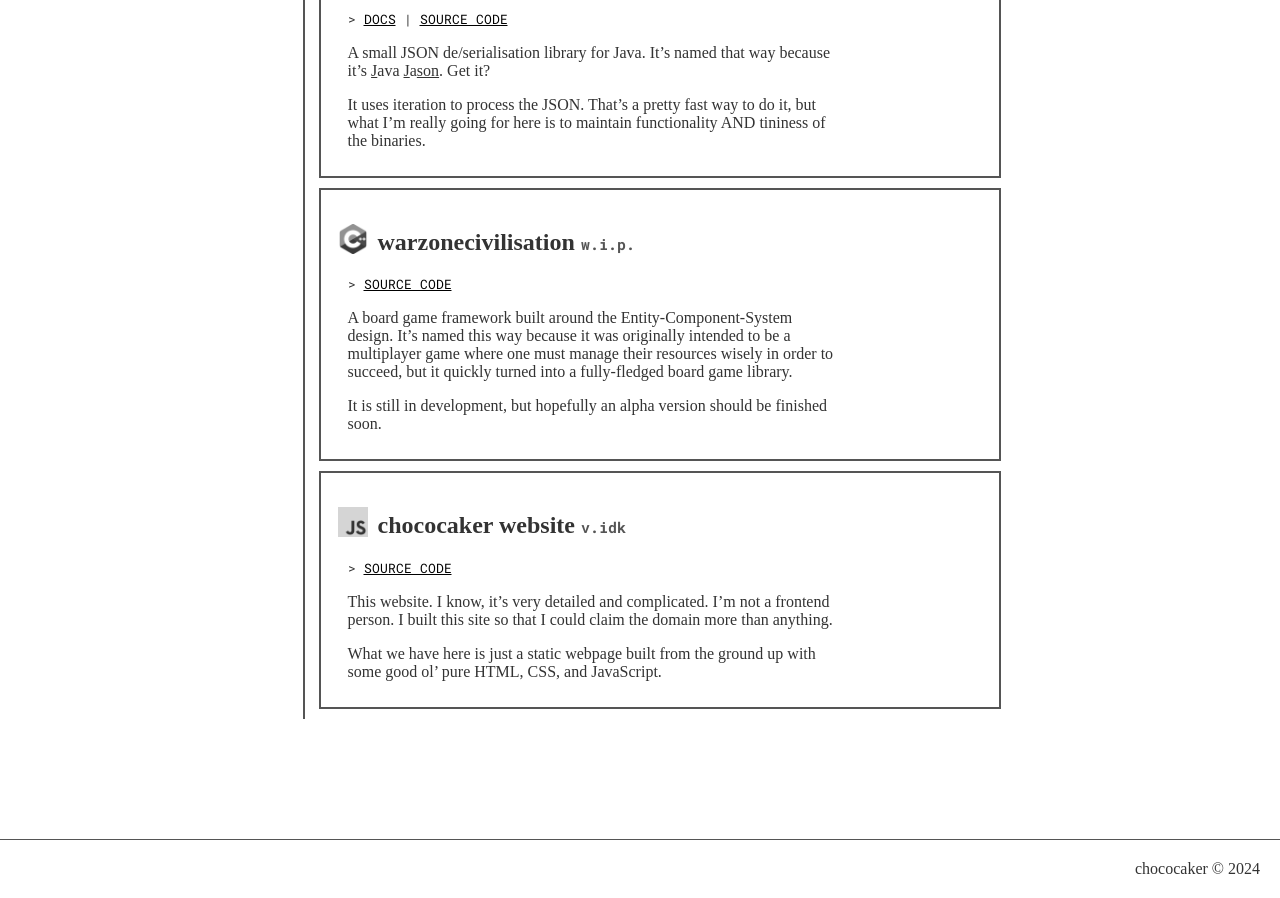
==== commit fc9cf81d: "Initial commit" ====
--- a/index.html
+++ b/index.html
@@ -18,8 +18,6 @@
             <ul>
                 <li id="home-link"><a href="/">[<u>H</u>]OME</a></li>
                 <li id="about-link"><a href="/about">[<u>A</u>]BOUT</a></li>
-                <li id="blog-link"><a href="/blog">[<u>B</u>]LOG</a></li>
-                <li id="docs-link"><a href="/docs">[<u>D</u>]OCS</a></li>
             </ul>
         </nav>
 
@@ -47,10 +45,18 @@
             <p>I like to work in a large variety of technologies, dabbling in everything. Have a look:</p>
             <div class="section-wrapper">
                 <section>
-                    <h2><img src="/assets/img/cpp-logo-512x512.png" title="C++" alt="C++ Logo" />Johnner Chess Engine <span class="version-marker">w.i.p</span></h2>
+                    <h2><img src="/assets/img/cpp-logo-512x512.png" title="C++" alt="C++ Logo" />castella <span class="version-marker">v1.0</span></h2>
+                    <span class="link-bar"><a href="https://github.com/chococaker/castella" target="_blank">SOURCE CODE</a> | <a href="https://github.com/chococaker/castella/releases" target="_blank">RELEASES</a></span>
+                    <p>A <i>castella</i> is a delightful Japanese sponge cake that originates from trade between Portugual and Japan in the 16<super>th</super> century. More importantly, it&rsquo;s the name of my newest chess engine.</p>
+                    <p>This one is much stronger than the earlier Johnner, by approximately 800 elo points. It&rsquo;s also much more cleanly coded. Writing Johnner taught me a lot about the value of keeping things modular and imperative; I applied that very much here.</p>
+                </section>
+
+                <section>
+                    <h2><img src="/assets/img/cpp-logo-512x512.png" title="C++" alt="C++ Logo" />Johnner Chess Engine <span class="version-marker">v1.0</span></h2>
                     <span class="link-bar"><a href="https://github.com/chococaker/Johnner" target="_blank">SOURCE CODE</a></span>
                     <p>A chess engine that I&rsquo;m building so I can annihilate my friend Samuel&rsquo;s chess engine, <a href="https://github.com/ultraeon/AmbiorixChess">Ambiorix</a>. We&rsquo;re in something of a competition right now, and are trying to see what evaluation technique is better: search trees or decision trees?</p>
                     <p>I think search trees are better. We&rsquo;ll see who comes out on top in the end.</p>
+                    <p><i>2026 update: I won.</i></p>
                 </section>
 
                 <section>
